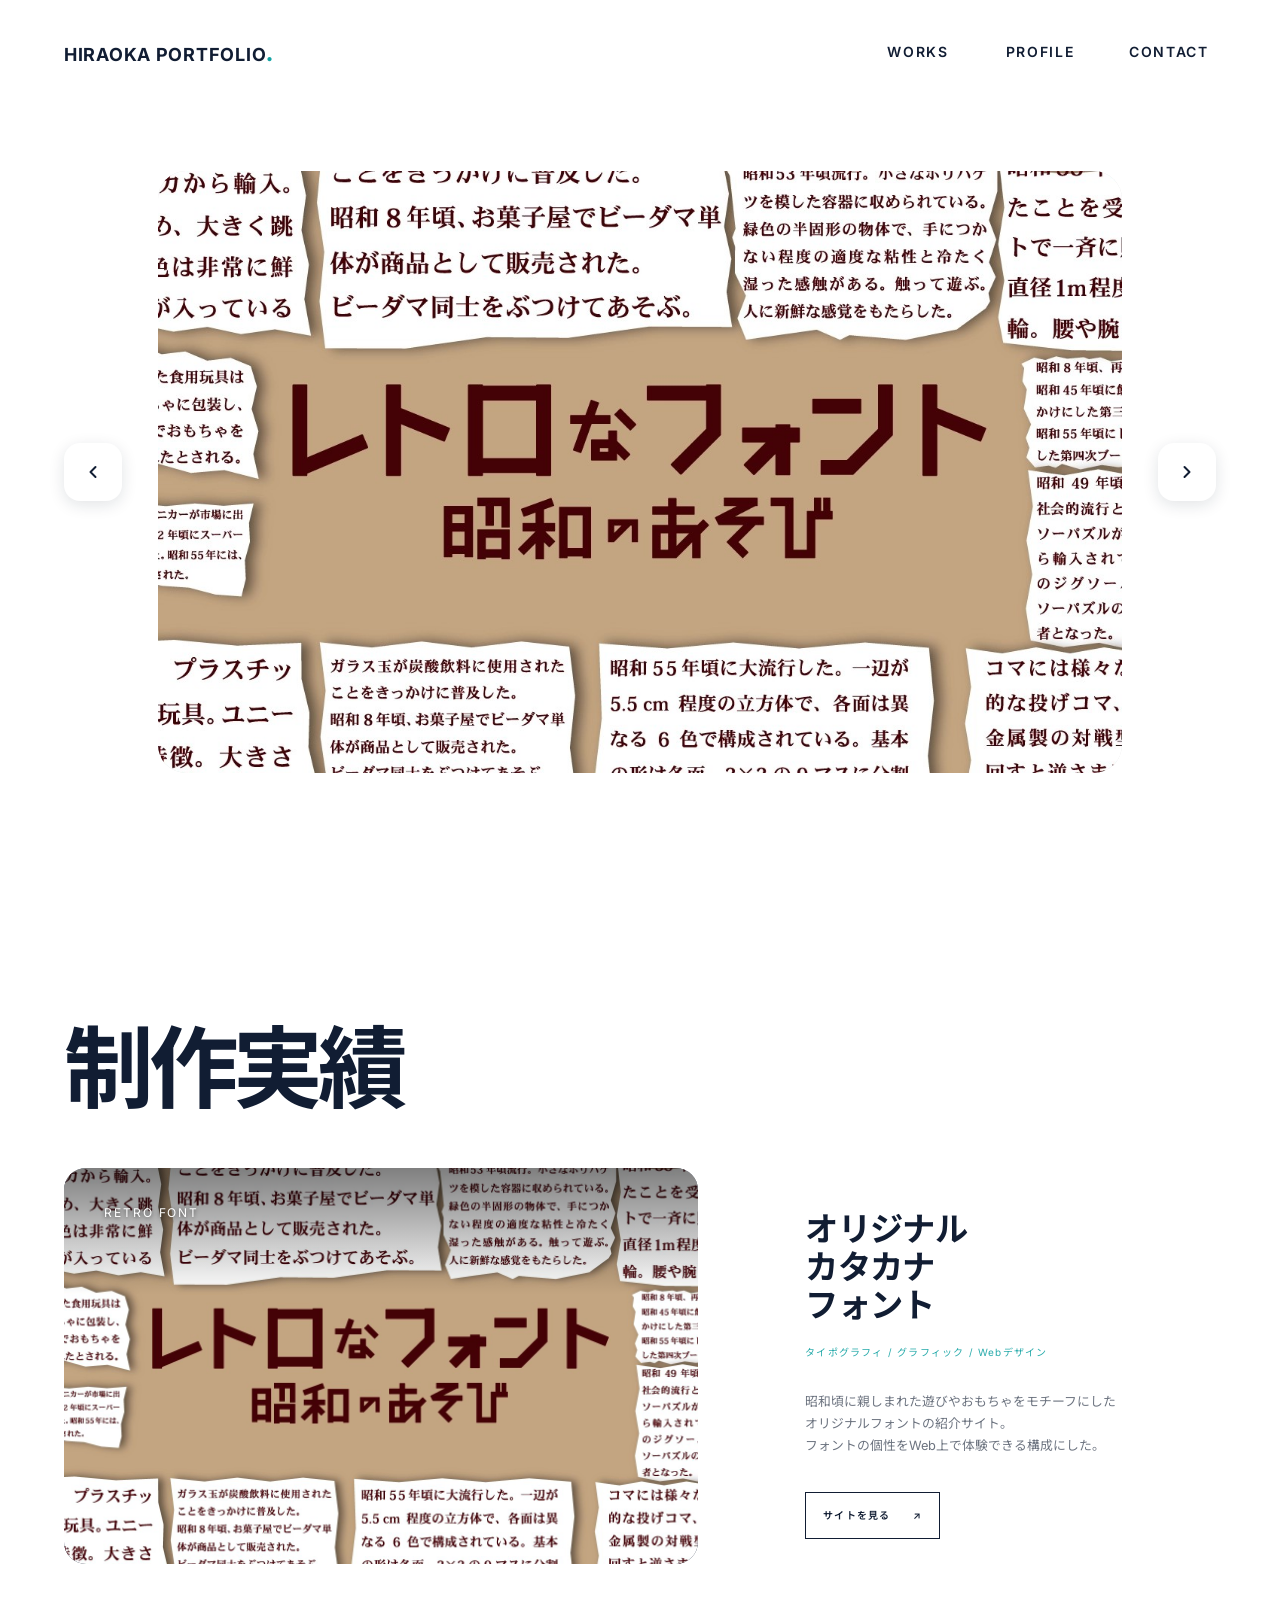
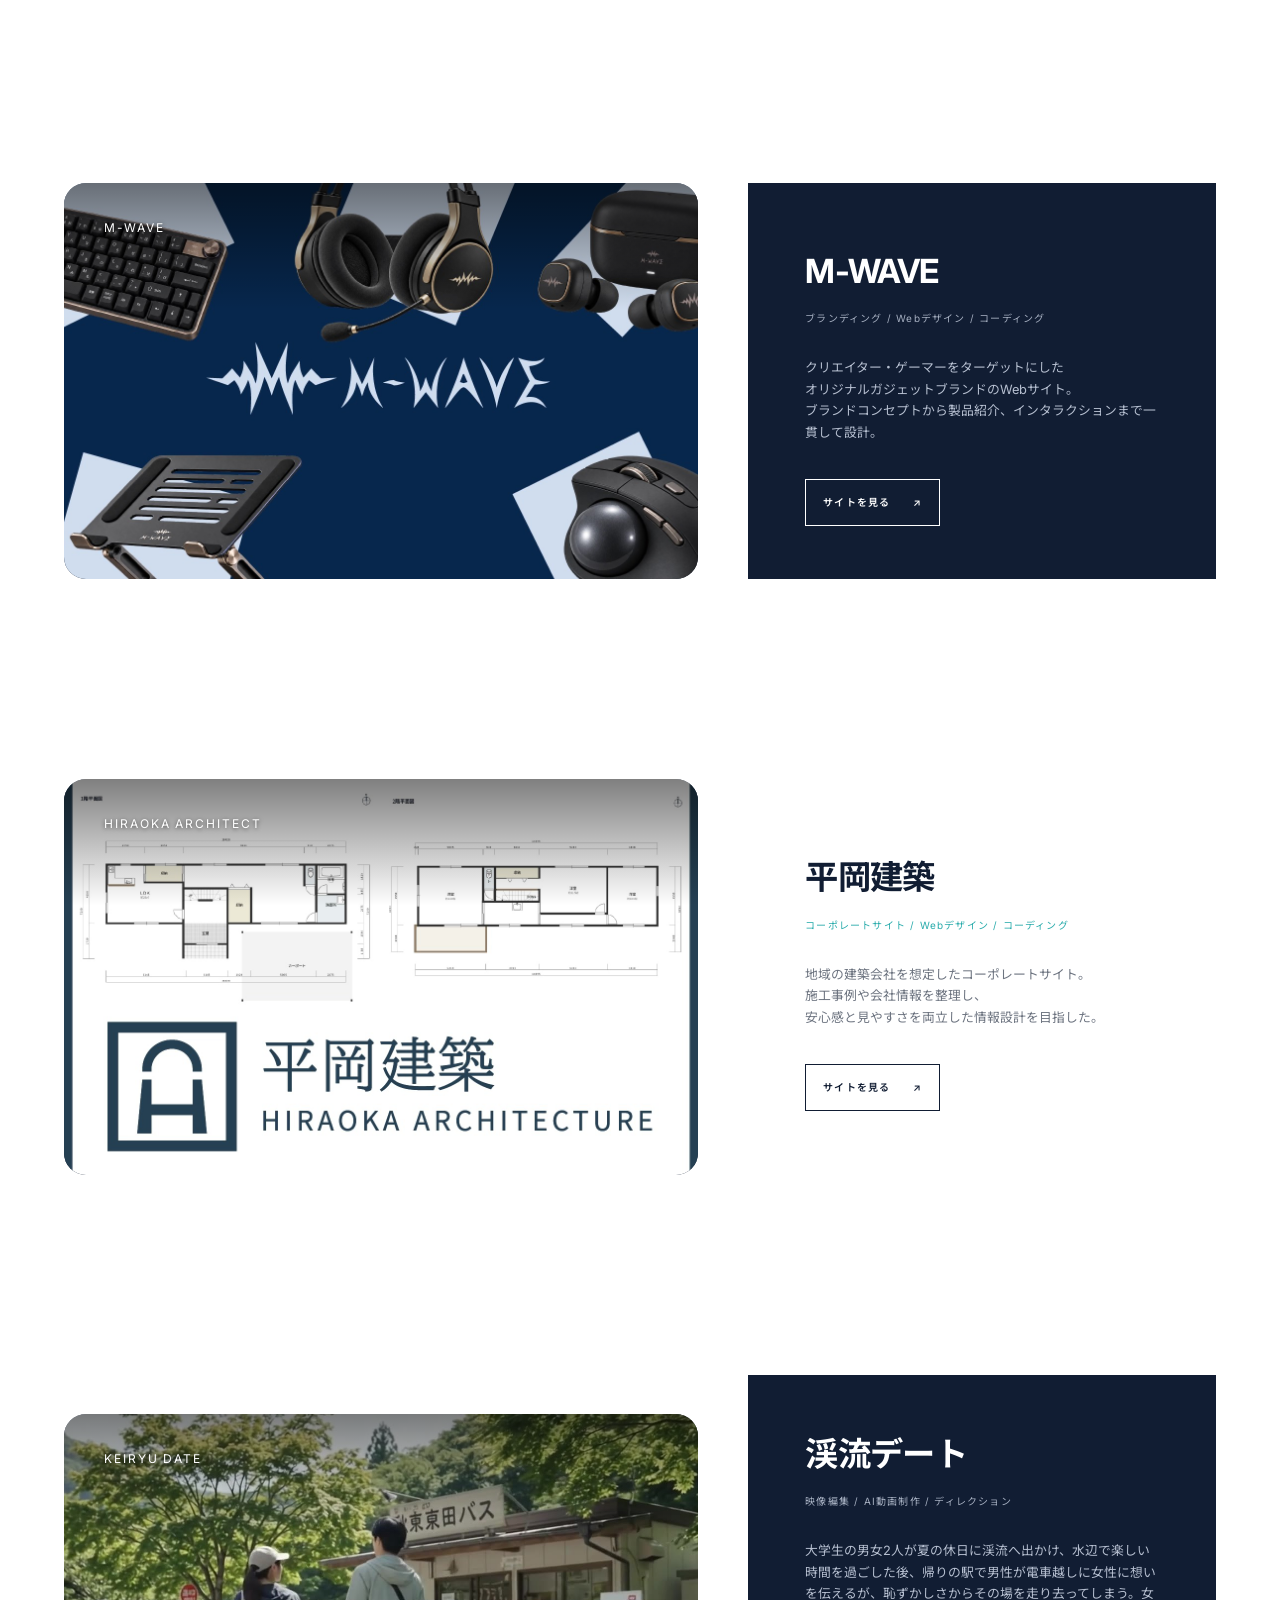
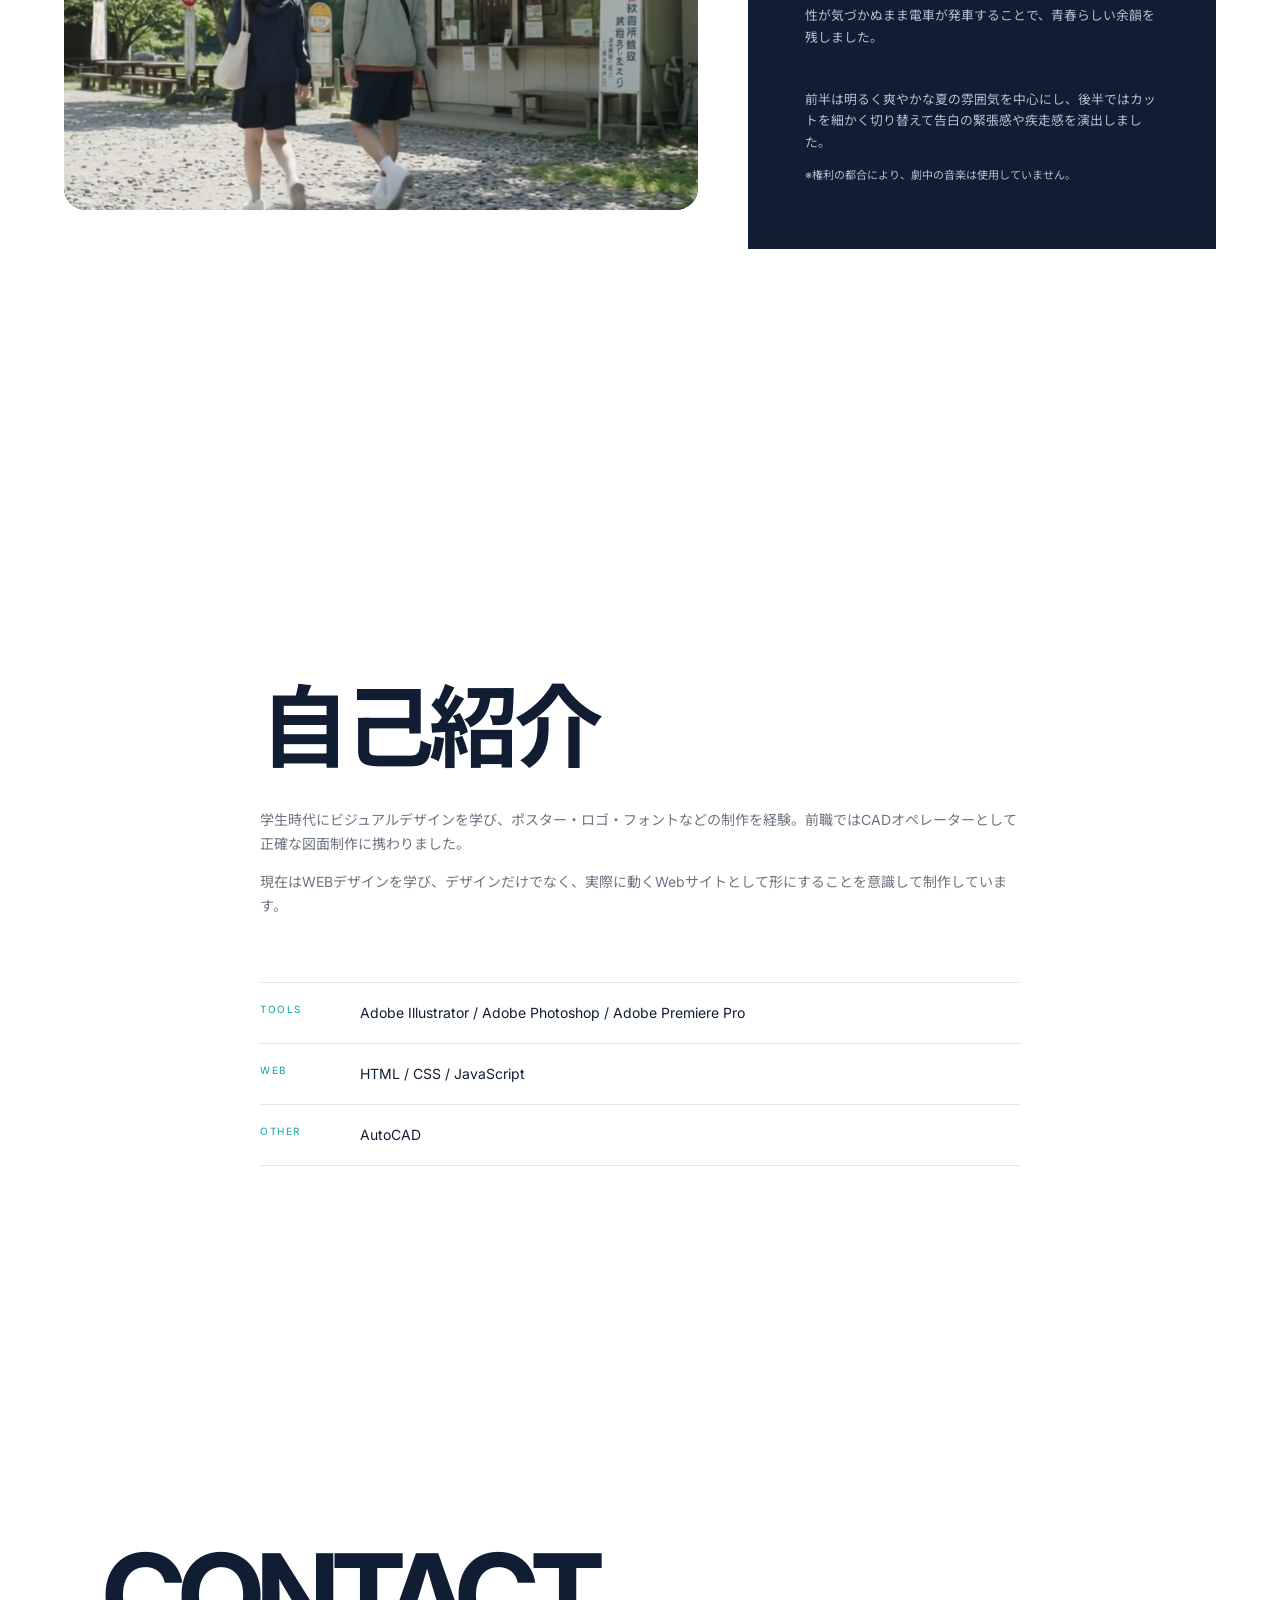
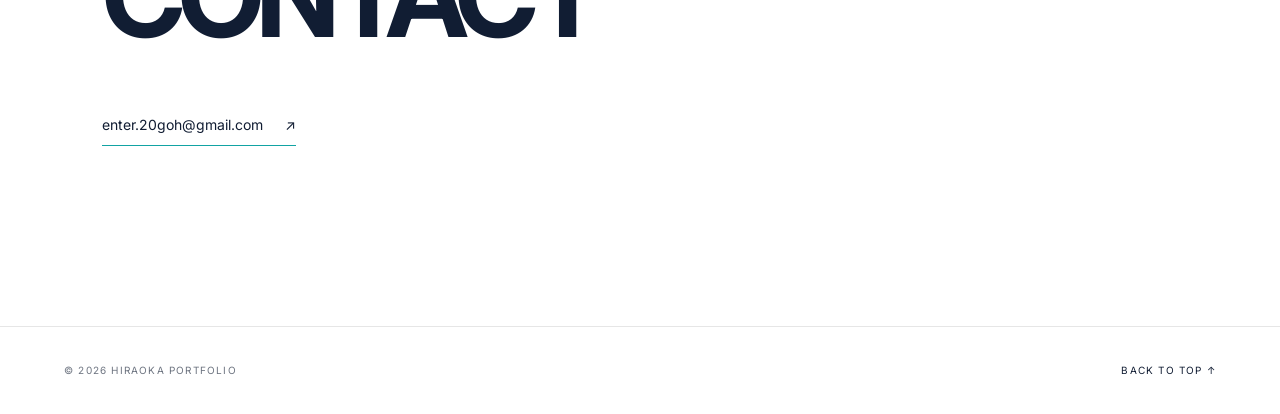
==== index.html @ 4741cbba "Add files via upload" ====
<!doctype html>
<html lang="ja">
<head>
  <meta charset="utf-8">
  <meta name="viewport" content="width=device-width, initial-scale=1.0">
  <meta name="description" content="Web Designer Portfolio">
  <title>HIRAOKA PORTFOLIO — Web / Design</title>
  <link rel="preconnect" href="https://fonts.googleapis.com">
  <link rel="preconnect" href="https://fonts.gstatic.com" crossorigin>
  <link href="https://fonts.googleapis.com/css2?family=Inter:wght@400;500;600;700&family=Noto+Sans+JP:wght@400;500;700&display=swap" rel="stylesheet">
  <link rel="stylesheet" href="assets/css/style.css">
</head>
<body>
  <header class="header">
    <a class="logo" href="#">HIRAOKA PORTFOLIO<span>.</span></a>
    <nav class="site-nav" aria-label="メインナビゲーション">
      <a href="#works"><span class="nav-en">WORKS</span><span class="nav-ja">制作実績</span></a>
      <a href="#about"><span class="nav-en">PROFILE</span><span class="nav-ja">自己紹介</span></a>
      <a href="#contact"><span class="nav-en">CONTACT</span><span class="nav-ja">お問い合わせ</span></a>
    </nav>
    <button class="menu" aria-label="メニューを開く" aria-expanded="false" aria-controls="mobileNav"><span></span><span></span></button>
  </header>

  <div class="mobile-nav" id="mobileNav">
    <a href="#works">WORKS<span>制作実績</span></a>
    <a href="#about">PROFILE<span>自己紹介</span></a>
    <a href="#contact">CONTACT<span>お問い合わせ</span></a>
  </div>

  <main>
    <section class="hero">
      <div class="hero-carousel">
        <button type="button" class="hero-nav hero-prev" aria-label="前のスライド"><svg width="20" height="20" viewBox="0 0 24 24" fill="none" stroke="currentColor" stroke-width="2.4" stroke-linecap="round" stroke-linejoin="round"><polyline points="15 18 9 12 15 6"></polyline></svg></button>
        <div class="hero-stage" aria-label="制作実績プレビュー">
          <a class="hero-slide slide-active" href="sites/retronafont/index.html" target="_blank" rel="noopener" aria-label="オリジナルカタカナフォント制作実績を見る">
            <div class="hero-slide-art">
              <div class="hero-shot hero-shot-font"></div>
              <span class="hero-caption">オリジナルフォント紹介サイト</span>
              <span class="hero-view">サイトを見る <span>↗</span></span>
            </div>
          </a>
          <a class="hero-slide" href="sites/m-wave/index.html" target="_blank" rel="noopener" aria-label="M-WAVE制作実績を見る">
            <div class="hero-slide-art">
              <div class="hero-shot hero-shot-mwave"></div>
              <span class="hero-caption">ガジェットブランドサイト</span>
              <span class="hero-view">サイトを見る <span>↗</span></span>
            </div>
          </a>
          <a class="hero-slide" href="sites/hiraoka/index.html" target="_blank" rel="noopener" aria-label="平岡建築制作実績を見る">
            <div class="hero-slide-art">
              <div class="hero-shot hero-shot-house"></div>
              <span class="hero-caption">建築会社コーポレートサイト</span>
              <span class="hero-view">サイトを見る <span>↗</span></span>
            </div>
          </a>

        </div>
        <button type="button" class="hero-nav hero-next" aria-label="次のスライド"><svg width="20" height="20" viewBox="0 0 24 24" fill="none" stroke="currentColor" stroke-width="2.4" stroke-linecap="round" stroke-linejoin="round"><polyline points="9 18 15 12 9 6"></polyline></svg></button>
      </div>
    </section>

    <section id="works" class="works">
      <div class="section-head">
        
        <h2>制作実績</h2>
      </div>

      <article class="work">
        <a class="work-visual" href="sites/retronafont/index.html" target="_blank" rel="noopener" aria-label="オリジナルカタカナフォント制作実績を見る">
          <div class="work-shot work-shot-font"></div>
          <div class="visual-label">RETRO FONT</div>
          <span class="work-view">サイトを見る <span>↗</span></span>
        </a>
        <div class="work-info">
          <h3>オリジナル<br>カタカナ<br>フォント</h3>
          <p class="category">タイポグラフィ / グラフィック / Webデザイン</p>
          <p class="description">昭和頃に親しまれた遊びやおもちゃをモチーフにした<br>オリジナルフォントの紹介サイト。<br>フォントの個性をWeb上で体験できる構成にした。</p>
          <div class="buttons">
            <a class="outline" href="sites/retronafont/index.html" target="_blank" rel="noopener">サイトを見る <span>↗</span></a>
          </div>
        </div>
      </article>

      <article class="work work-dark">
        <a class="work-visual" href="sites/m-wave/index.html" target="_blank" rel="noopener" aria-label="M-WAVE制作実績を見る">
          <div class="work-shot work-shot-mwave"></div>
          <div class="visual-label">M-WAVE</div>
          <span class="work-view">サイトを見る <span>↗</span></span>
        </a>
        <div class="work-info">
          <h3>M-WAVE</h3>
          <p class="category">ブランディング / Webデザイン / コーディング</p>
          <p class="description">クリエイター・ゲーマーをターゲットにした<br>オリジナルガジェットブランドのWebサイト。<br>ブランドコンセプトから製品紹介、インタラクションまで一貫して設計。</p>
          <div class="buttons">
            <a class="outline" href="sites/m-wave/index.html" target="_blank" rel="noopener">サイトを見る <span>↗</span></a>
          </div>
        </div>
      </article>

      <article class="work">
        <a class="work-visual" href="sites/hiraoka/index.html" target="_blank" rel="noopener" aria-label="平岡建築制作実績を見る">
          <div class="work-shot work-shot-house"></div>
          <div class="visual-label">HIRAOKA ARCHITECT</div>
          <span class="work-view">サイトを見る <span>↗</span></span>
        </a>
        <div class="work-info">
          <h3>平岡建築</h3>
          <p class="category">コーポレートサイト / Webデザイン / コーディング</p>
          <p class="description">地域の建築会社を想定したコーポレートサイト。<br>施工事例や会社情報を整理し、<br>安心感と見やすさを両立した情報設計を目指した。</p>
          <div class="buttons">
            <a class="outline" href="sites/hiraoka/index.html" target="_blank" rel="noopener">サイトを見る <span>↗</span></a>
          </div>
        </div>
      </article>

      <article class="work work-dark">
        <button type="button" class="work-visual" data-video-trigger aria-label="「渓流デート」の動画を見る">
          <div class="work-shot work-shot-keiryu"></div>
          <div class="visual-label">KEIRYU DATE</div>
          <span class="work-view">動画を見る <span>▶</span></span>
        </button>
        <div class="work-info">
          <h3>渓流デート</h3>
          <p class="category">映像編集 / AI動画制作 / ディレクション</p>
          <p class="description">大学生の男女2人が夏の休日に渓流へ出かけ、水辺で楽しい時間を過ごした後、帰りの駅で男性が電車越しに女性に想いを伝えるが、恥ずかしさからその場を走り去ってしまう。女性が気づかぬまま電車が発車することで、青春らしい余韻を残しました。</p>
          <p class="description">前半は明るく爽やかな夏の雰囲気を中心にし、後半ではカットを細かく切り替えて告白の緊張感や疾走感を演出しました。</p>
          <p class="video-note">※権利の都合により、劇中の音楽は使用していません。</p>
        </div>
      </article>
    </section>

    <div class="video-modal" id="videoModal" aria-hidden="true">
      <div class="video-modal-backdrop" data-modal-close></div>
      <div class="video-modal-inner">
        <button type="button" class="video-modal-close" aria-label="閉じる" data-modal-close>
          <svg width="18" height="18" viewBox="0 0 24 24" fill="none" stroke="currentColor" stroke-width="2.4" stroke-linecap="round" stroke-linejoin="round"><line x1="6" y1="6" x2="18" y2="18"></line><line x1="18" y1="6" x2="6" y2="18"></line></svg>
        </button>
        <div class="video-modal-frame">
          <video id="modalVideo" controls playsinline poster="assets/video/keiryudate_poster.jpg">
            <source src="assets/video/keiryudate.mp4" type="video/mp4">
          </video>
        </div>
      </div>
    </div>

    <section id="about" class="about">
      <div class="about-inner">
        <div class="section-head">
          <h2>自己紹介</h2>
        </div>
        <div class="about-text">
          <p>学生時代にビジュアルデザインを学び、ポスター・ロゴ・フォントなどの制作を経験。前職ではCADオペレーターとして正確な図面制作に携わりました。</p>
          <p>現在はWEBデザインを学び、デザインだけでなく、実際に動くWebサイトとして形にすることを意識して制作しています。</p>
          <dl>
            <div><dt>TOOLS</dt><dd>Adobe Illustrator / Adobe Photoshop / Adobe Premiere Pro</dd></div>
            <div><dt>WEB</dt><dd>HTML / CSS / JavaScript</dd></div>
            <div><dt>OTHER</dt><dd>AutoCAD</dd></div>
          </dl>
        </div>
      </div>
    </section>

    <section id="contact" class="contact">
      <h2>CONTACT</h2>
      <a class="contact-link" href="mailto:enter.20goh@gmail.com">enter.20goh@gmail.com <span>↗</span></a>
    </section>
  </main>

  <footer>
    <span>© 2026 HIRAOKA PORTFOLIO</span>
    <a href="#">BACK TO TOP ↑</a>
  </footer>
  <script src="assets/js/main.js"></script>
</body>
</html>
---- assets/css/style.css ----
:root{--bg:#ffffff;--ink:#111d33;--muted:#6d7480;--muted-dark:#b6bfd0;--line:#e6e6e6;--line-dark:rgba(255,255,255,.14);--accent:#12a3a3}
*{box-sizing:border-box}html{scroll-behavior:smooth}body{margin:0;background:var(--bg);color:var(--ink);font-family:Inter,"Noto Sans JP",sans-serif;line-height:1.7}a{color:inherit;text-decoration:none}
body.modal-open{overflow:hidden}
.header{height:104px;padding:0 5vw;display:flex;align-items:center;justify-content:space-between;position:fixed;top:0;left:0;right:0;z-index:20;background:var(--bg)}
.logo{font-weight:700;letter-spacing:.04em;font-size:18px}.logo span{font-size:1.4em;color:var(--accent)}
nav{display:flex;gap:42px;font-size:14px;font-weight:600;letter-spacing:.12em}
.menu{display:none;background:none;border:0;position:relative;z-index:21;cursor:pointer}
.menu span{background:var(--ink);transition:transform .3s ease,opacity .3s ease}
.mobile-nav{display:none}
.eyebrow,.section-no{font-size:11px;letter-spacing:.16em;font-weight:600;color:var(--accent)}
.works{padding:110px 5vw 60px}
.section-head{margin-bottom:36px}
.section-head h2{font-size:clamp(44px,7vw,100px);letter-spacing:-.06em;line-height:1;margin:14px 0}
.section-head>p:last-child{color:var(--muted);font-size:13px}
.work{display:grid;grid-template-columns:1.15fr .85fr;column-gap:50px;margin-bottom:200px;align-items:stretch}
.work-visual{aspect-ratio:8/5;align-self:center;display:block;overflow:hidden;position:relative;color:#fff;text-decoration:none;cursor:pointer;background:var(--ink);border-radius:22px;border:0;padding:0;width:100%;font:inherit;text-align:inherit}
.work-shot{position:absolute;inset:0;background-size:cover;background-position:center;transition:transform .8s ease}
.work-visual:hover .work-shot{transform:scale(1.06)}
.work-shot::after{content:"";position:absolute;inset:0;background:linear-gradient(180deg,rgba(0,0,0,.5) 0%,rgba(0,0,0,0) 32%)}
.work-shot-mwave{background-image:url(../img/works/mwave.jpg)}
.work-shot-house{background-image:url(../img/works/hiraoka.jpg)}
.work-shot-font{background-image:url(../img/works/font.jpg)}
.work-shot-keiryu{background-image:url(../img/works/keiryu.jpg)}
.visual-label{position:absolute;top:35px;left:40px;font-size:12px;letter-spacing:.16em;z-index:1;text-shadow:0 1px 4px rgba(0,0,0,.65);transition:opacity .3s ease}
.work-view{position:absolute;left:40px;bottom:30px;font-size:11px;letter-spacing:.1em;z-index:1;display:flex;align-items:center;gap:6px;opacity:0;transform:translateY(6px);transition:opacity .35s ease,transform .35s ease;text-shadow:0 1px 4px rgba(0,0,0,.65)}
.work-view span{display:inline-block;transition:transform .35s ease}
.work-visual:hover .work-view{opacity:1;transform:translateY(0)}
.work-visual:hover .work-view span{transform:translate(3px,-3px)}
.work-info{padding:44px 4.5vw;display:flex;flex-direction:column;justify-content:center;background:var(--bg)}
.work-dark .work-info{background:var(--ink);color:#fff}
.work-no{font-size:11px;letter-spacing:.15em}
.work-info h3{font-size:clamp(24px,2.6vw,40px);line-height:1.15;letter-spacing:-.02em;margin:16px 0 10px}
.category{font-size:10px;letter-spacing:.12em;color:var(--accent);opacity:.9}
.work-dark .category{color:var(--muted-dark)}
.description{font-size:clamp(11.5px,1vw,13px);color:var(--muted);margin:20px 0}
.work-dark .description{color:var(--muted-dark)}
.video-note{font-size:11px;color:var(--muted);margin:-8px 0 20px}
.work-dark .video-note{color:var(--muted-dark)}
.buttons{display:flex;flex-wrap:wrap;gap:10px;margin-top:15px}
.buttons a{font-size:10px;letter-spacing:.12em;font-weight:600;padding:14px 17px;background:var(--accent);color:#fff;transition:background .25s ease}
.buttons a:hover{background:var(--ink)}
.work-dark .buttons a{background:#fff;color:var(--ink)}
.work-dark .buttons a:hover{background:var(--accent);color:#fff}
.buttons .outline{background:transparent!important;color:inherit!important;border:1px solid currentColor}
.buttons .outline:hover{background:var(--accent)!important;color:#fff!important;border-color:var(--accent)}
.buttons span,.contact-link span{margin-left:18px}
.about{padding:160px 8vw;background:var(--bg);color:var(--ink)}
.about-inner{max-width:760px;margin:0 auto}
.about-text{font-size:14px;color:var(--muted)}
.about-text dl{margin-top:65px;border-top:1px solid var(--line)}
.about-text dl div{display:grid;grid-template-columns:100px 1fr;padding:18px 0;border-bottom:1px solid var(--line)}
.about-text dt{font-size:10px;letter-spacing:.15em;color:var(--accent)}
.about-text dd{margin:0;color:var(--ink)}
.contact{padding:180px 8vw}
.contact h2{font-size:clamp(55px,9vw,140px);line-height:.88;letter-spacing:-.07em;margin:25px 0 65px}
.contact-link{display:inline-block;border-bottom:1px solid var(--accent);padding-bottom:8px;font-size:14px;color:var(--ink);transition:color .25s ease}
.contact-link:hover{color:var(--accent)}
footer{padding:35px 5vw;display:flex;justify-content:space-between;font-size:10px;letter-spacing:.12em;border-top:1px solid var(--line);color:var(--muted)}
footer a{color:var(--ink);transition:color .2s ease}
footer a:hover{color:var(--accent)}

/* Video modal */
.video-modal{position:fixed;inset:0;z-index:50;display:flex;align-items:center;justify-content:center;padding:6vh 4vw;opacity:0;visibility:hidden;transition:opacity .3s ease,visibility .3s}
.video-modal.is-open{opacity:1;visibility:visible}
.video-modal-backdrop{position:absolute;inset:0;background:rgba(17,29,51,.92)}
.video-modal-inner{position:relative;z-index:1;width:min(1100px,100%)}
.video-modal-frame{aspect-ratio:16/9;background:#000;border-radius:14px;overflow:hidden;transform:scale(.96);transition:transform .3s ease}
.video-modal.is-open .video-modal-frame{transform:scale(1)}
.video-modal video{width:100%;height:100%;object-fit:contain;background:#000;display:block}
.video-modal-close{position:absolute;top:-52px;right:0;width:40px;height:40px;border-radius:50%;background:rgba(255,255,255,.15);color:#fff;border:0;display:flex;align-items:center;justify-content:center;cursor:pointer;z-index:2;transition:background .2s ease}
.video-modal-close:hover{background:rgba(255,255,255,.3)}

/* Hero slideshow */
html{scroll-snap-type:y mandatory;scroll-padding-top:104px}
.hero,.works,.about,.contact,.work-dark{scroll-snap-align:start}
.hero{min-height:100svh;padding:104px 5vw 60px;display:flex;flex-direction:column;justify-content:center;position:relative}
.hero-carousel{display:flex;align-items:center;gap:36px;max-width:1240px;width:100%;margin:0 auto}
.hero-stage{position:relative;flex:1;min-width:0;aspect-ratio:8/5;overflow:hidden;border-radius:28px;background:var(--line)}
.hero-slide{position:absolute;inset:0;display:block;color:#fff;text-decoration:none;cursor:pointer;opacity:0;visibility:hidden;transform:scale(1.025);transition:opacity 1s ease,transform 1.2s ease,visibility 1s}
.hero-slide.slide-active{opacity:1;visibility:visible;transform:scale(1)}
.hero-slide-art{position:absolute;inset:0;overflow:hidden}
.hero-shot{position:absolute;inset:0;background-color:var(--line);background-size:cover;background-position:center;transition:transform .8s ease}
.hero-slide:hover .hero-shot{transform:scale(1.06)}
.hero-shot::after{content:"";position:absolute;inset:0;background:linear-gradient(0deg,rgba(0,0,0,.55) 0%,rgba(0,0,0,.05) 30%,rgba(0,0,0,0) 55%);opacity:0;transition:opacity .4s ease}
.hero-slide:hover .hero-shot::after{opacity:1}
.hero-shot-font{background-image:url(../img/hero/font.jpg)}
.hero-shot-mwave{background-image:url(../img/hero/mwave.jpg)}
.hero-shot-house{background-image:url(../img/hero/hiraoka.jpg)}
.hero-caption{position:absolute;right:4%;bottom:5%;font-size:10px;letter-spacing:.08em;z-index:1;text-shadow:0 1px 4px rgba(0,0,0,.65);opacity:0;transform:translateY(6px);transition:opacity .35s ease,transform .35s ease}
.hero-view{position:absolute;left:4%;bottom:5%;font-size:10px;letter-spacing:.1em;z-index:1;display:flex;align-items:center;gap:6px;opacity:0;transform:translateY(6px);transition:opacity .35s ease,transform .35s ease;text-shadow:0 1px 4px rgba(0,0,0,.65)}
.hero-view span{display:inline-block;transition:transform .35s ease}
.hero-slide:hover .hero-caption,.hero-slide:hover .hero-view{opacity:1;transform:translateY(0)}
.hero-slide:hover .hero-view span{transform:translate(3px,-3px)}
.hero-nav{position:static;flex:none;width:58px;height:58px;border-radius:16px;background:var(--bg);color:var(--ink);border:0;appearance:none;-webkit-appearance:none;padding:0;display:flex;align-items:center;justify-content:center;cursor:pointer;z-index:2;box-shadow:0 4px 16px rgba(17,29,51,.12);transition:background .25s ease,color .25s ease,transform .25s ease}
.hero-nav:hover{background:var(--ink);color:#fff}
.site-nav a{position:relative;display:inline-grid;place-items:center;min-width:80px;height:28px;overflow:hidden}
.site-nav .nav-en,.site-nav .nav-ja{grid-area:1/1;transition:transform .28s ease,opacity .28s ease}
.site-nav .nav-ja{transform:translateY(110%);opacity:0;color:var(--accent)}
.site-nav a:hover .nav-en,.site-nav a:focus-visible .nav-en{transform:translateY(-110%);opacity:0}
.site-nav a:hover .nav-ja,.site-nav a:focus-visible .nav-ja{transform:translateY(0);opacity:1}

@media(max-width:800px){
  .header{height:84px;padding:0 6vw}
  .header nav{display:none}
  .menu{display:block;width:30px}
  .menu span{display:block;height:1px;margin:7px 0}
  .menu.is-open span:first-child{transform:translateY(4px) rotate(45deg)}
  .menu.is-open span:last-child{transform:translateY(-4px) rotate(-45deg)}
  .logo{font-size:16px}
  .site-nav{gap:14px;font-size:11px}
  .site-nav a{min-width:58px}
  .mobile-nav{display:flex;flex-direction:column;position:fixed;top:84px;left:0;right:0;bottom:0;background:var(--bg);z-index:15;padding:20px 6vw 40px;gap:2px;opacity:0;visibility:hidden;transform:translateY(-10px);transition:opacity .3s ease,transform .3s ease,visibility .3s}
  .mobile-nav.is-open{opacity:1;visibility:visible;transform:translateY(0)}
  .mobile-nav a{display:flex;justify-content:space-between;align-items:center;padding:22px 0;border-bottom:1px solid var(--line);font-size:24px;font-weight:700;letter-spacing:.02em}
  .mobile-nav a span{font-size:12px;font-weight:500;letter-spacing:.1em;color:var(--muted)}
  html{scroll-padding-top:84px}
  .hero{min-height:auto;padding:104px 6vw 56px;gap:16px}
  .hero-carousel{gap:16px}
  .hero-stage{border-radius:18px}
  .hero-nav{width:42px;height:42px;border-radius:12px}
  .hero-nav svg{width:15px;height:15px}
  .works{padding:96px 6vw 50px}
  .section-head{margin-bottom:34px}
  .work{display:block;margin-bottom:90px;min-height:0}
  .work-info{padding:32px 4vw 0}
  .video-modal-close{top:-44px}
  .about{padding:96px 7vw}
  .contact{padding:96px 7vw}
  .contact h2{font-size:16vw}
  footer{padding:25px 7vw}
  .buttons a{flex:1;text-align:center;min-width:130px}
}
@media(max-width:520px){
  .site-nav{gap:5px}
  .site-nav a{min-width:52px}
  .hero-carousel{gap:10px}
  .hero-nav{width:38px;height:38px;border-radius:11px}
}
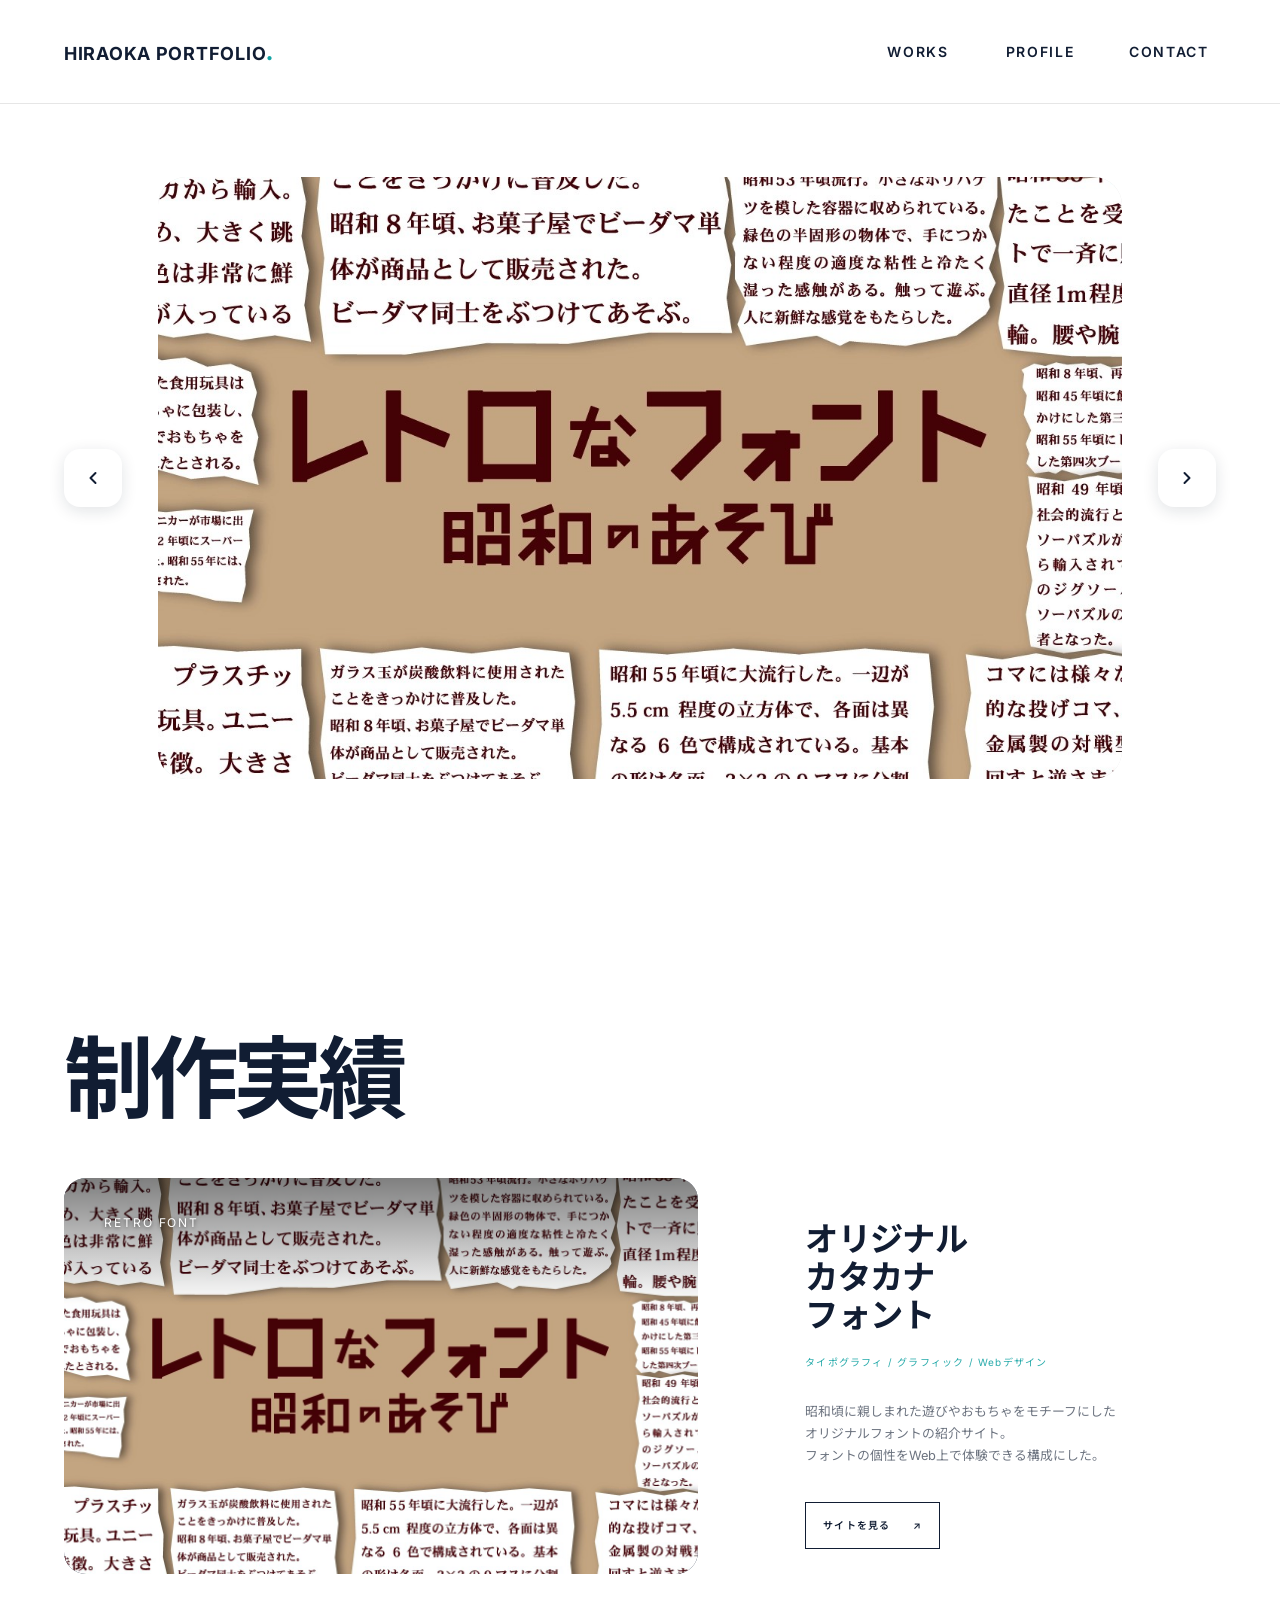
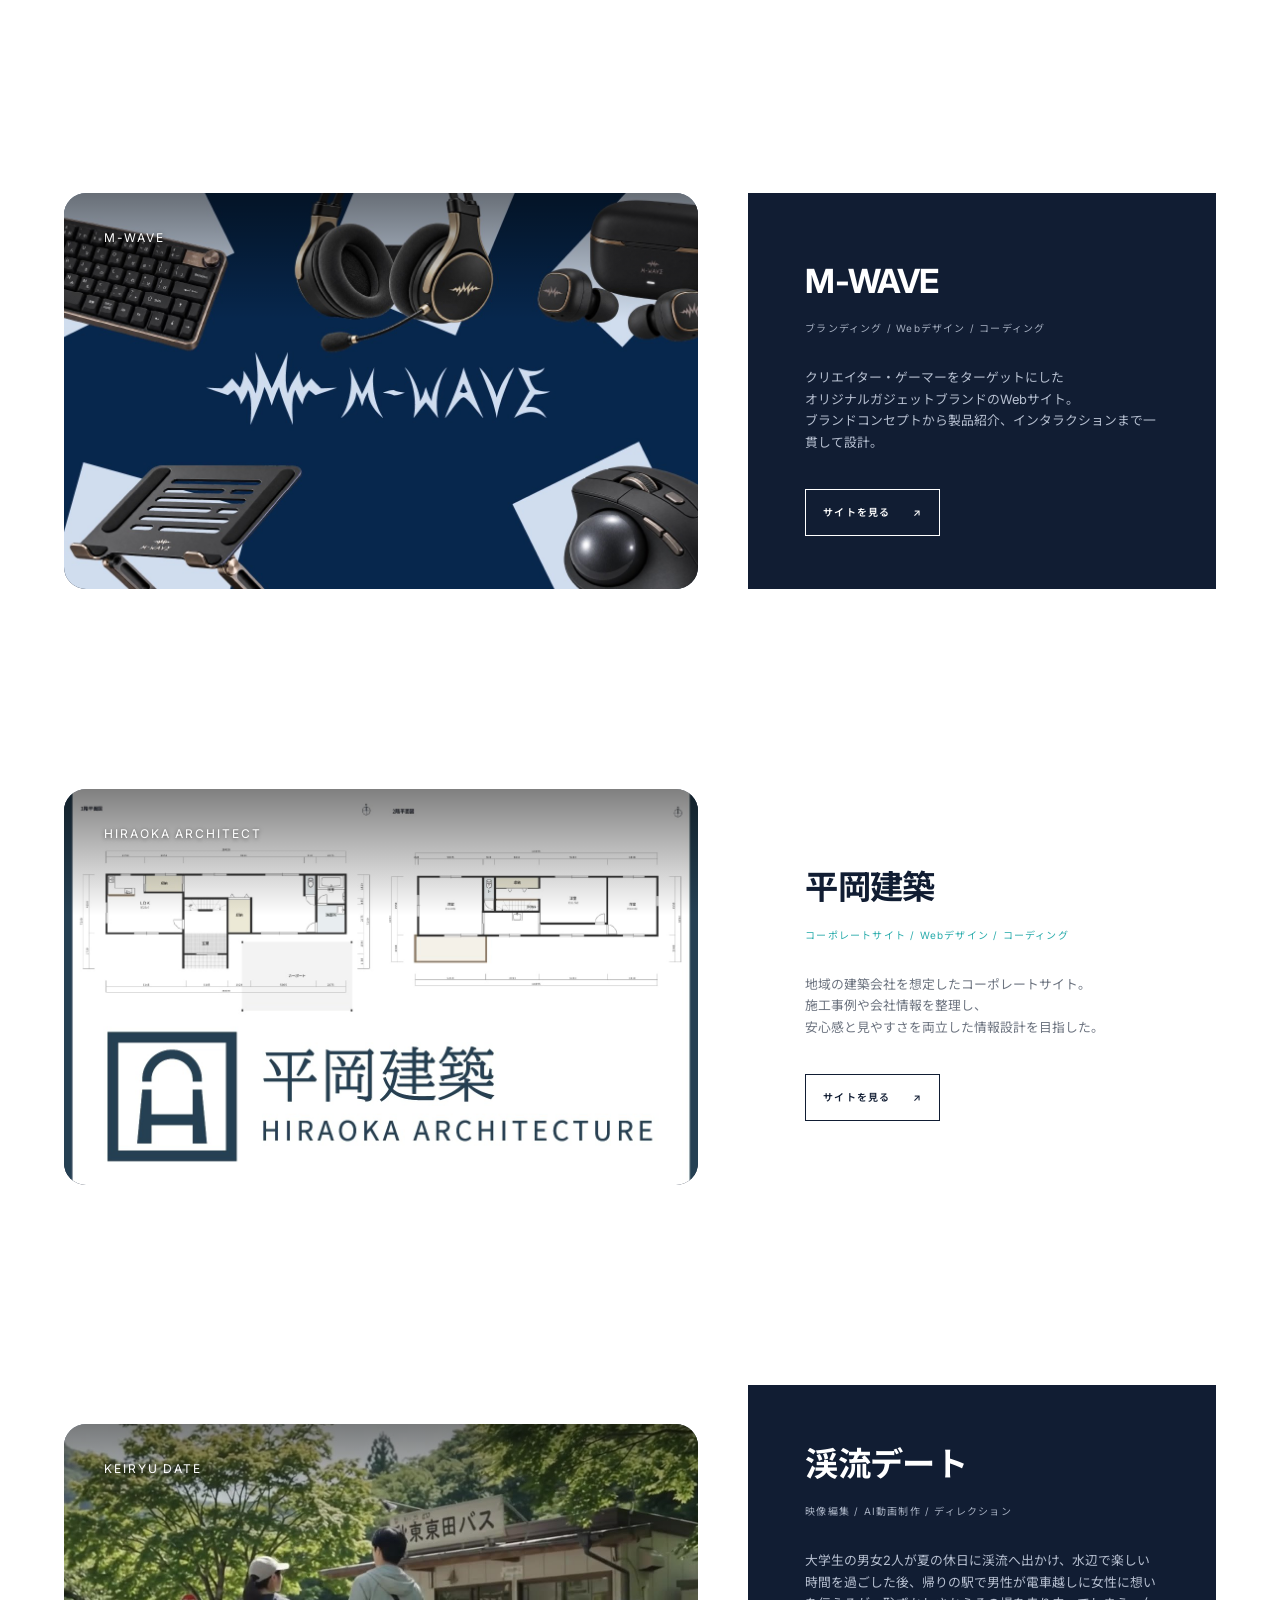
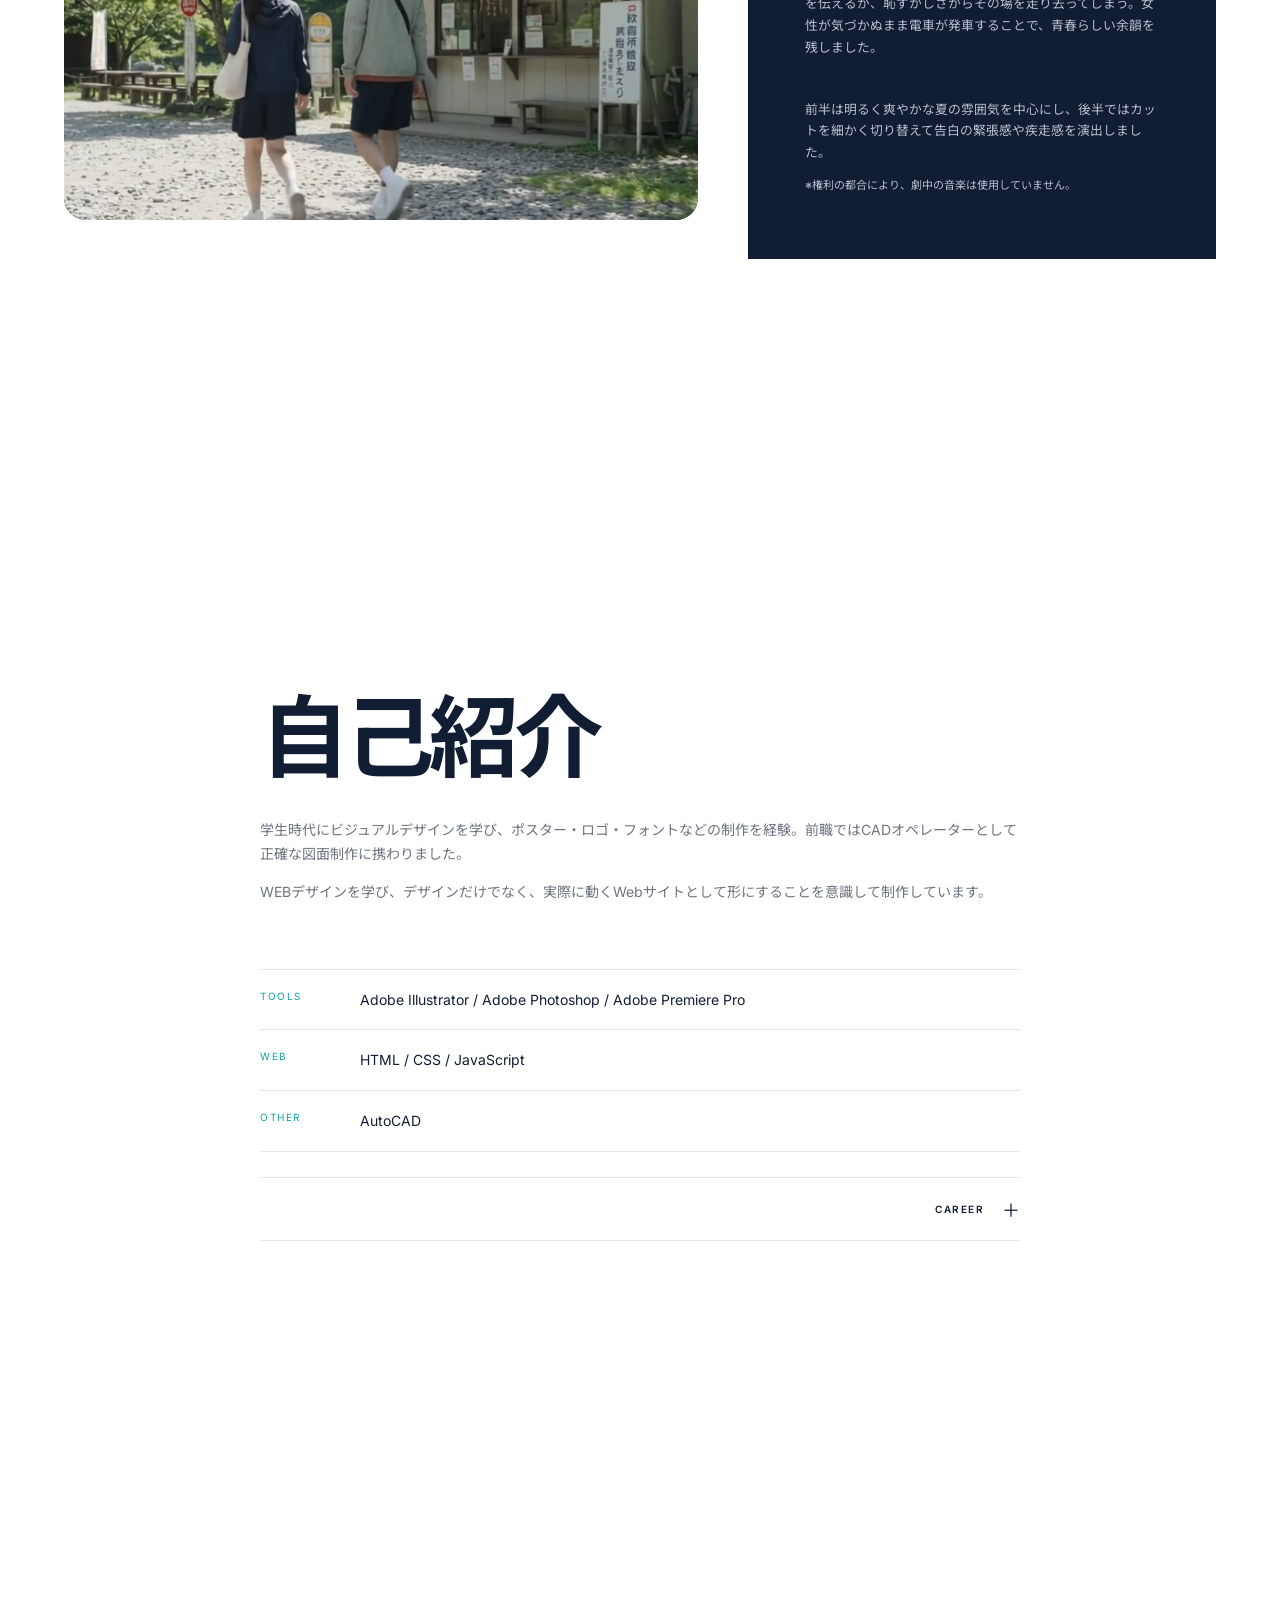
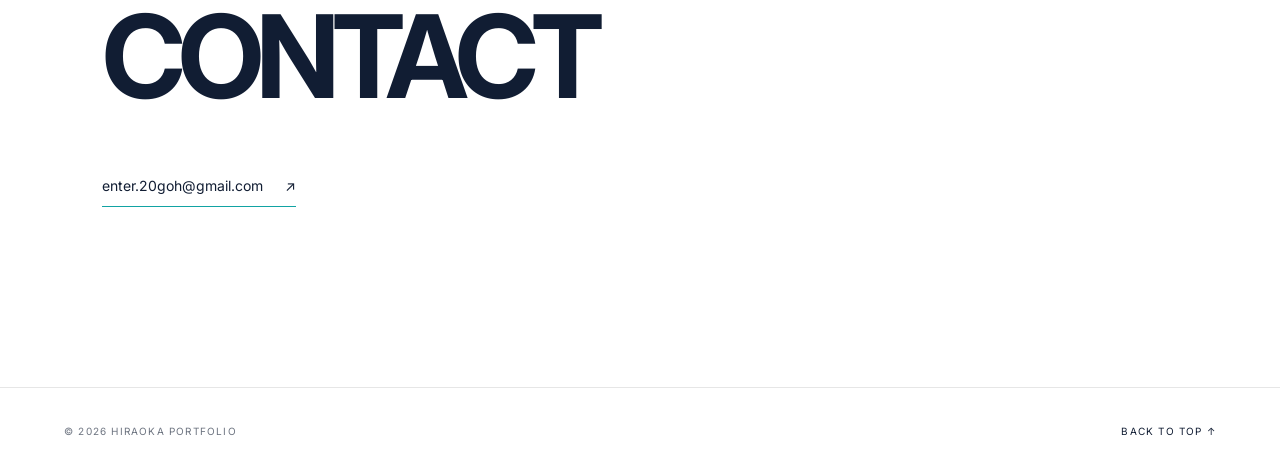
==== commit 0af17a6f: "Add files via upload" ====
--- a/index.html
+++ b/index.html
@@ -150,12 +150,40 @@
         </div>
         <div class="about-text">
           <p>学生時代にビジュアルデザインを学び、ポスター・ロゴ・フォントなどの制作を経験。前職ではCADオペレーターとして正確な図面制作に携わりました。</p>
-          <p>現在はWEBデザインを学び、デザインだけでなく、実際に動くWebサイトとして形にすることを意識して制作しています。</p>
+          <p>WEBデザインを学び、デザインだけでなく、実際に動くWebサイトとして形にすることを意識して制作しています。</p>
           <dl>
             <div><dt>TOOLS</dt><dd>Adobe Illustrator / Adobe Photoshop / Adobe Premiere Pro</dd></div>
             <div><dt>WEB</dt><dd>HTML / CSS / JavaScript</dd></div>
             <div><dt>OTHER</dt><dd>AutoCAD</dd></div>
           </dl>
+
+          <button type="button" class="career-toggle" aria-expanded="false" aria-controls="career">
+            <span>CAREER</span><span class="career-toggle-icon">＋</span>
+          </button>
+
+          <div class="career" id="career" hidden>
+            <div class="career-item">
+              <span class="career-year">2018 — 2022</span>
+              <div>
+                <h3>大学</h3>
+                <p>大学でビジュアルデザインを学び、ポスター・グラフィック・写真編集・動画制作・フォント制作などに取り組みました。</p>
+              </div>
+            </div>
+            <div class="career-item">
+              <span class="career-year">2022 — 2025</span>
+              <div>
+                <h3>CADオペレーター</h3>
+                <p>建築関連の図面をもとに、AutoCADを使用した工場加工図・符号図の作図を担当。正確な作図と情報整理、関係者への確認を大切にして業務に取り組みました。</p>
+              </div>
+            </div>
+            <div class="career-item">
+              <span class="career-year">2025 — 2026</span>
+              <div>
+                <h3>職業訓練</h3>
+                <p>Webデザイン、簡単なプログラミング、動画制作などを学びました。</p>
+              </div>
+            </div>
+          </div>
         </div>
       </div>
     </section>
--- a/assets/css/style.css
+++ b/assets/css/style.css
@@ -1,14 +1,14 @@
 :root{--bg:#ffffff;--ink:#111d33;--muted:#6d7480;--muted-dark:#b6bfd0;--line:#e6e6e6;--line-dark:rgba(255,255,255,.14);--accent:#12a3a3}
 *{box-sizing:border-box}html{scroll-behavior:smooth}body{margin:0;background:var(--bg);color:var(--ink);font-family:Inter,"Noto Sans JP",sans-serif;line-height:1.7}a{color:inherit;text-decoration:none}
 body.modal-open{overflow:hidden}
-.header{height:104px;padding:0 5vw;display:flex;align-items:center;justify-content:space-between;position:fixed;top:0;left:0;right:0;z-index:20;background:var(--bg)}
+.header{height:104px;padding:0 5vw;display:flex;align-items:center;justify-content:space-between;position:fixed;top:0;left:0;right:0;z-index:20;background:var(--bg);border-bottom:1px solid var(--line)}
 .logo{font-weight:700;letter-spacing:.04em;font-size:18px}.logo span{font-size:1.4em;color:var(--accent)}
 nav{display:flex;gap:42px;font-size:14px;font-weight:600;letter-spacing:.12em}
 .menu{display:none;background:none;border:0;position:relative;z-index:21;cursor:pointer}
 .menu span{background:var(--ink);transition:transform .3s ease,opacity .3s ease}
 .mobile-nav{display:none}
 .eyebrow,.section-no{font-size:11px;letter-spacing:.16em;font-weight:600;color:var(--accent)}
-.works{padding:110px 5vw 60px}
+.works{padding:120px 5vw 60px}
 .section-head{margin-bottom:36px}
 .section-head h2{font-size:clamp(44px,7vw,100px);letter-spacing:-.06em;line-height:1;margin:14px 0}
 .section-head>p:last-child{color:var(--muted);font-size:13px}
@@ -51,6 +51,16 @@
 .about-text dl div{display:grid;grid-template-columns:100px 1fr;padding:18px 0;border-bottom:1px solid var(--line)}
 .about-text dt{font-size:10px;letter-spacing:.15em;color:var(--accent)}
 .about-text dd{margin:0;color:var(--ink)}
+
+.career-toggle{width:100%;margin-top:25px;padding:18px 0;border:0;border-top:1px solid var(--line);border-bottom:1px solid var(--line);background:none;color:var(--ink);display:flex;align-items:center;justify-content:flex-end;gap:18px;font:600 10px Inter,"Noto Sans JP",sans-serif;letter-spacing:.15em;cursor:pointer}
+.career-toggle-icon{font-size:18px;font-weight:400;letter-spacing:0;transition:transform .3s ease}
+.career-toggle[aria-expanded="true"] .career-toggle-icon{transform:rotate(45deg)}
+.career{padding-top:8px}
+.career-item{display:grid;grid-template-columns:120px 1fr;gap:25px;padding:25px 0;border-bottom:1px solid var(--line)}
+.career-year{font-size:11px;color:var(--accent);letter-spacing:.08em}
+.career-item h3{margin:0 0 8px;font-size:15px;font-weight:600}
+.career-item p{margin:0;font-size:13px;color:var(--muted);line-height:1.9}
+
 .contact{padding:180px 8vw}
 .contact h2{font-size:clamp(55px,9vw,140px);line-height:.88;letter-spacing:-.07em;margin:25px 0 65px}
 .contact-link{display:inline-block;border-bottom:1px solid var(--accent);padding-bottom:8px;font-size:14px;color:var(--ink);transition:color .25s ease}
@@ -71,10 +81,10 @@
 .video-modal-close:hover{background:rgba(255,255,255,.3)}
 
 /* Hero slideshow */
-html{scroll-snap-type:y mandatory;scroll-padding-top:104px}
+html{scroll-snap-type:y mandatory;scroll-padding-top:144px}
 .hero,.works,.about,.contact,.work-dark{scroll-snap-align:start}
 .hero{min-height:100svh;padding:104px 5vw 60px;display:flex;flex-direction:column;justify-content:center;position:relative}
-.hero-carousel{display:flex;align-items:center;gap:36px;max-width:1240px;width:100%;margin:0 auto}
+.hero-carousel{display:flex;align-items:center;gap:36px;max-width:1240px;width:100%;margin:12px auto 0}
 .hero-stage{position:relative;flex:1;min-width:0;aspect-ratio:8/5;overflow:hidden;border-radius:28px;background:var(--line)}
 .hero-slide{position:absolute;inset:0;display:block;color:#fff;text-decoration:none;cursor:pointer;opacity:0;visibility:hidden;transform:scale(1.025);transition:opacity 1s ease,transform 1.2s ease,visibility 1s}
 .hero-slide.slide-active{opacity:1;visibility:visible;transform:scale(1)}
@@ -113,18 +123,19 @@
   .mobile-nav.is-open{opacity:1;visibility:visible;transform:translateY(0)}
   .mobile-nav a{display:flex;justify-content:space-between;align-items:center;padding:22px 0;border-bottom:1px solid var(--line);font-size:24px;font-weight:700;letter-spacing:.02em}
   .mobile-nav a span{font-size:12px;font-weight:500;letter-spacing:.1em;color:var(--muted)}
-  html{scroll-padding-top:84px}
-  .hero{min-height:auto;padding:104px 6vw 56px;gap:16px}
-  .hero-carousel{gap:16px}
+  html{scroll-padding-top:124px}
+  .hero{min-height:auto;padding:104px 6vw 20px;gap:8px}
+  .hero-carousel{gap:8px}
   .hero-stage{border-radius:18px}
-  .hero-nav{width:42px;height:42px;border-radius:12px}
+  .hero-nav{width:34px;height:34px;min-width:34px;min-height:34px;border-radius:9px}
   .hero-nav svg{width:15px;height:15px}
-  .works{padding:96px 6vw 50px}
+  .works{padding:42px 6vw 50px}
   .section-head{margin-bottom:34px}
   .work{display:block;margin-bottom:90px;min-height:0}
-  .work-info{padding:32px 4vw 0}
+  .work-info{padding:32px 4vw 20px}
   .video-modal-close{top:-44px}
   .about{padding:96px 7vw}
+  .career-item{grid-template-columns:1fr;gap:6px;padding:20px 0}
   .contact{padding:96px 7vw}
   .contact h2{font-size:16vw}
   footer{padding:25px 7vw}
@@ -133,6 +144,7 @@
 @media(max-width:520px){
   .site-nav{gap:5px}
   .site-nav a{min-width:52px}
-  .hero-carousel{gap:10px}
-  .hero-nav{width:38px;height:38px;border-radius:11px}
+  .hero-carousel{gap:6px}
+  .hero-nav{width:30px;height:30px;min-width:30px;min-height:30px;border-radius:8px}
+  .hero-nav svg{width:14px;height:14px}
 }
